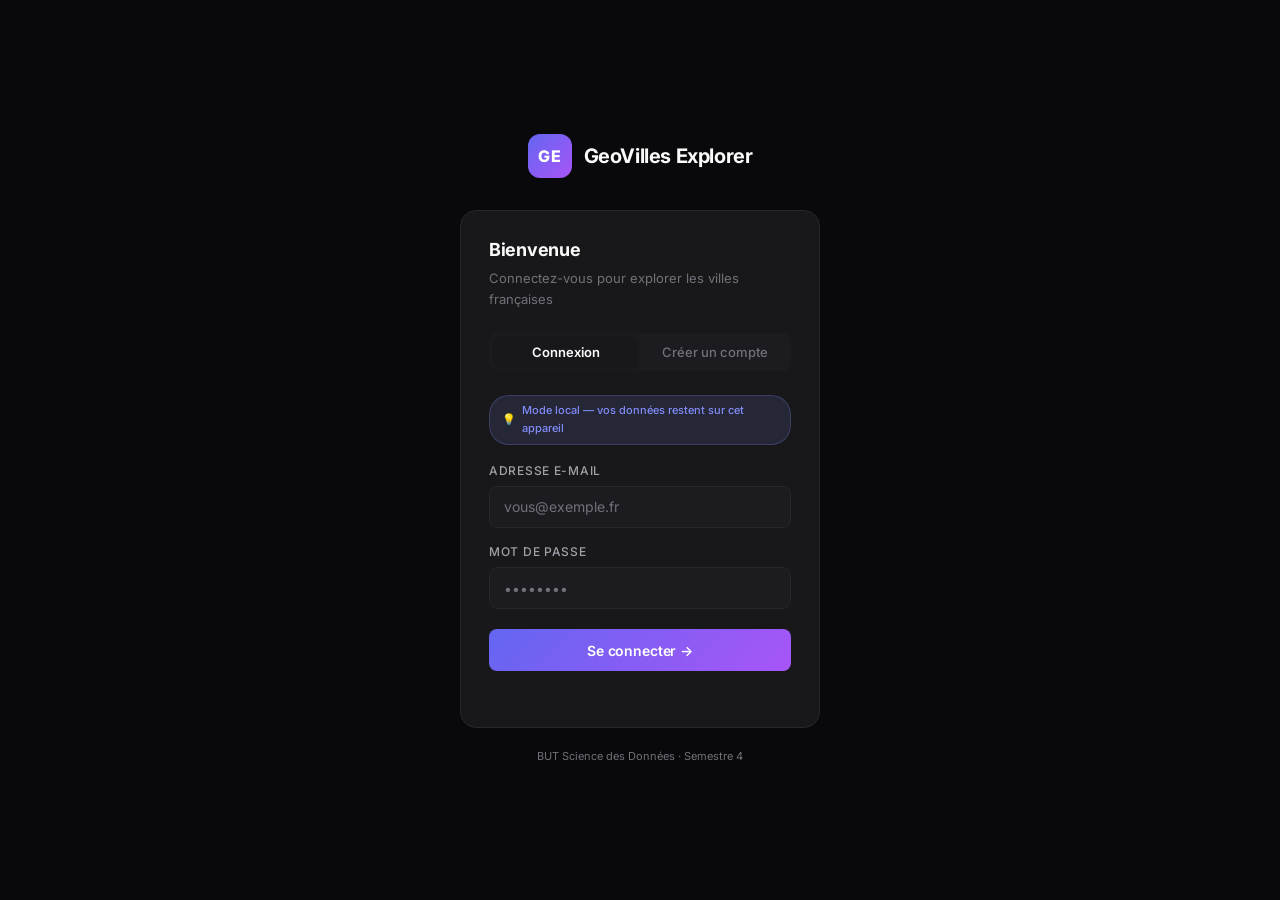
==== login.html @ dd96f939 "Integration version Vercel en local avec localStorage" ====
<!DOCTYPE html>
<html lang="fr" class="theme-dark">

<head>
    <meta charset="UTF-8">
    <meta name="viewport" content="width=device-width, initial-scale=1.0">
    <title>GeoVilles Explorer — Connexion</title>
    <meta name="description"
        content="Connectez-vous à GeoVilles Explorer pour accéder au comparateur de villes françaises.">

    <link
        href="https://fonts.googleapis.com/css2?family=Inter:wght@300;400;500;600;700;800&family=JetBrains+Mono:wght@400;500;600;700&display=swap"
        rel="stylesheet">
    <link rel="stylesheet" href="style.css">

    <style>
        body {
            display: flex;
            align-items: center;
            justify-content: center;
            height: 100vh;
            overflow: hidden;
            background: var(--bg-0);
        }

        .login-wrapper {
            width: 100%;
            max-width: 400px;
            padding: 20px;
        }

        .login-brand {
            display: flex;
            align-items: center;
            justify-content: center;
            gap: 12px;
            margin-bottom: 32px;
        }

        .login-brand .brand-icon {
            width: 44px;
            height: 44px;
            border-radius: 12px;
            background: linear-gradient(135deg, #6366f1, #a855f7);
            display: flex;
            align-items: center;
            justify-content: center;
            gap: 1px;
        }

        .login-brand .brand-icon span {
            font-size: 16px;
            font-weight: 800;
            color: #fff;
        }

        .login-brand .brand-name {
            font-size: 20px;
            font-weight: 700;
            color: var(--text-0);
            letter-spacing: -0.02em;
        }

        .login-card {
            background: var(--bg-1);
            border: 1px solid var(--border);
            border-radius: var(--radius-lg);
            padding: 28px;
        }

        .login-card h1 {
            font-size: 1.125rem;
            font-weight: 700;
            color: var(--text-0);
            margin-bottom: 6px;
            letter-spacing: -0.015em;
        }

        .login-card .subtitle {
            font-size: 0.8125rem;
            color: var(--text-3);
            margin-bottom: 24px;
        }

        /* Tabs */
        .auth-tabs {
            display: flex;
            gap: 4px;
            background: var(--bg-2);
            border-radius: var(--radius-sm);
            padding: 4px;
            margin-bottom: 24px;
        }

        .auth-tab {
            flex: 1;
            padding: 7px;
            border: none;
            border-radius: 6px;
            background: transparent;
            color: var(--text-3);
            font-family: var(--font-sans);
            font-size: 13px;
            font-weight: 500;
            cursor: pointer;
            transition: all .2s ease;
        }

        .auth-tab.active {
            background: var(--bg-1);
            color: var(--text-0);
            font-weight: 600;
            box-shadow: 0 1px 4px rgba(0, 0, 0, .2);
        }

        /* Form */
        .form-group {
            margin-bottom: 14px;
        }

        .form-group label {
            display: block;
            font-size: 12px;
            font-weight: 500;
            color: var(--text-2);
            margin-bottom: 6px;
            text-transform: uppercase;
            letter-spacing: 0.06em;
        }

        .form-group input {
            width: 100%;
            height: 42px;
            padding: 0 14px;
            background: var(--bg-2);
            border: 1px solid var(--border);
            border-radius: var(--radius-sm);
            color: var(--text-0);
            font-family: var(--font-sans);
            font-size: 14px;
            transition: border-color .2s ease, box-shadow .2s ease;
            outline: none;
        }

        .form-group input:focus {
            border-color: var(--accent-border);
            box-shadow: 0 0 0 3px var(--accent-soft);
        }

        .form-group input::placeholder {
            color: var(--text-3);
        }

        .btn-primary {
            width: 100%;
            height: 42px;
            border: none;
            border-radius: var(--radius-sm);
            background: linear-gradient(135deg, #6366f1, #a855f7);
            color: #fff;
            font-family: var(--font-sans);
            font-size: 14px;
            font-weight: 600;
            cursor: pointer;
            transition: opacity .2s ease, transform .1s ease;
            margin-top: 6px;
            letter-spacing: -0.01em;
        }

        .btn-primary:hover {
            opacity: 0.9;
        }

        .btn-primary:active {
            transform: scale(0.99);
        }

        .btn-primary:disabled {
            opacity: 0.5;
            cursor: not-allowed;
        }

        .error-msg {
            font-size: 12.5px;
            color: var(--danger);
            margin-top: 10px;
            min-height: 18px;
            text-align: center;
        }

        .success-msg {
            font-size: 12.5px;
            color: var(--success);
            margin-top: 10px;
            min-height: 18px;
            text-align: center;
        }

        .auth-footer {
            text-align: center;
            margin-top: 20px;
            font-size: 11px;
            color: var(--text-3);
        }

        .divider {
            height: 1px;
            background: var(--border);
            margin: 20px 0;
        }

        /* Demo badge */
        .demo-badge {
            display: inline-flex;
            align-items: center;
            gap: 6px;
            padding: 6px 12px;
            background: var(--accent-soft);
            border: 1px solid var(--accent-border);
            border-radius: 20px;
            font-size: 11px;
            color: var(--accent);
            font-weight: 500;
            margin-bottom: 16px;
        }
    </style>
</head>

<body>
    <div class="login-wrapper">
        <div class="login-brand">
            <div class="brand-icon"><span>G</span><span>E</span></div>
            <span class="brand-name">GeoVilles Explorer</span>
        </div>

        <div class="login-card">
            <h1>Bienvenue</h1>
            <p class="subtitle">Connectez-vous pour explorer les villes françaises</p>

            <!-- Tabs connexion / inscription -->
            <div class="auth-tabs">
                <button class="auth-tab active" id="tab-login">Connexion</button>
                <button class="auth-tab" id="tab-register">Créer un compte</button>
            </div>

            <!-- Formulaire Connexion -->
            <form id="form-login">
                <div class="demo-badge">
                    <span>💡</span> Mode local — vos données restent sur cet appareil
                </div>
                <div class="form-group">
                    <label for="login-email">Adresse e-mail</label>
                    <input type="email" id="login-email" placeholder="vous@exemple.fr" autocomplete="email" required>
                </div>
                <div class="form-group">
                    <label for="login-password">Mot de passe</label>
                    <input type="password" id="login-password" placeholder="••••••••" autocomplete="current-password"
                        required>
                </div>
                <button type="submit" class="btn-primary">Se connecter →</button>
                <div class="error-msg" id="login-error"></div>
            </form>

            <!-- Formulaire Inscription -->
            <form id="form-register" style="display:none;">
                <div class="demo-badge">
                    <span>💡</span> Mode local — vos données restent sur cet appareil
                </div>
                <div class="form-group">
                    <label for="reg-name">Nom complet</label>
                    <input type="text" id="reg-name" placeholder="Jean Dupont" required>
                </div>
                <div class="form-group">
                    <label for="reg-email">Adresse e-mail</label>
                    <input type="email" id="reg-email" placeholder="vous@exemple.fr" autocomplete="email" required>
                </div>
                <div class="form-group">
                    <label for="reg-password">Mot de passe</label>
                    <input type="password" id="reg-password" placeholder="min. 6 caractères" autocomplete="new-password"
                        required minlength="6">
                </div>
                <div class="form-group">
                    <label for="reg-password2">Confirmer le mot de passe</label>
                    <input type="password" id="reg-password2" placeholder="••••••••" required>
                </div>
                <button type="submit" class="btn-primary">Créer mon compte →</button>
                <div class="error-msg" id="register-error"></div>
                <div class="success-msg" id="register-success"></div>
            </form>
        </div>

        <div class="auth-footer">
            BUT Science des Données · Semestre 4
        </div>
    </div>

    <script src="auth.js"></script>
</body>

</html>
---- style.css ----
/* ============================================================
   GEOVILLES EXPLORER — Premium Dark Theme (Bento / Dashboard Pro)
   Design : Zinc palette, Apple/Linear inspired
   ============================================================ */

/* ---------- Google Fonts import fallback ---------- */
@import url('https://fonts.googleapis.com/css2?family=Inter:wght@300;400;500;600;700;800&family=JetBrains+Mono:wght@400;500;600;700&display=swap');

/* ==========================================================
   1. DESIGN TOKENS (CSS Custom Properties)
   ========================================================== */
:root {
    /* Backgrounds — Zinc */
    --bg-0: #09090b;
    --bg-1: #18181b;
    --bg-2: #1c1c20;
    --bg-3: #27272a;

    /* Borders — Zinc */
    --border: #27272a;
    --border-hover: #3f3f46;
    --border-active: #52525b;

    /* Text — Zinc */
    --text-0: #fafafa;
    --text-1: #d4d4d8;
    --text-2: #a1a1aa;
    --text-3: #71717a;

    /* Accent data colors (match JS constants) */
    --couleur-v1: #6366f1;
    --couleur-v2: #f59e0b;

    /* UI accent */
    --accent: #818cf8;
    --accent-soft: rgba(129, 140, 248, 0.12);
    --accent-border: rgba(129, 140, 248, 0.25);

    /* Semantic */
    --success: #22c55e;
    --danger: #ef4444;
    --danger-bg: rgba(239,68,68,.12);
    --danger-bg-strong: rgba(239,68,68,.22);
    --danger-border: rgba(239,68,68,.35);
    --danger-text: #fca5a5;

    /* Typography */
    --font-sans: 'Inter', -apple-system, BlinkMacSystemFont, 'Segoe UI', sans-serif;
    --font-mono: 'JetBrains Mono', 'SF Mono', 'Fira Code', 'Cascadia Code', monospace;

    /* Layout */
    --sidebar-w: 260px;
    --topbar-h: 64px;
    --radius: 12px;
    --radius-sm: 8px;
    --radius-lg: 16px;
    --gap: 16px;
}

/* Force dark theme */
html.theme-dark:root {
    --bg-0: #09090b;
    --bg-1: #18181b;
    --bg-2: #1c1c20;
    --bg-3: #27272a;
    --border: #27272a;
    --border-hover: #3f3f46;
    --border-active: #52525b;
    --text-0: #fafafa;
    --text-1: #d4d4d8;
    --text-2: #a1a1aa;
    --text-3: #71717a;
}

/* Force light theme */
html.theme-light:root {
    --bg-0: #f8fafc;
    --bg-1: #ffffff;
    --bg-2: #f1f5f9;
    --bg-3: #e2e8f0;
    --border: #e4e4e7;
    --border-hover: #d4d4d8;
    --border-active: #cbd5e1;
    --text-0: #111827;
    --text-1: #1f2937;
    --text-2: #4b5563;
    --text-3: #6b7280;
    --danger-bg: rgba(220,38,38,.12);
    --danger-bg-strong: rgba(220,38,38,.2);
    --danger-border: rgba(220,38,38,.4);
    --danger-text: #b91c1c;
}

/* System preference (light) */
@media (prefers-color-scheme: light) {
    :root {
        --bg-0: #f8fafc;
        --bg-1: #ffffff;
        --bg-2: #f1f5f9;
        --bg-3: #e2e8f0;
        --border: #e4e4e7;
        --border-hover: #d4d4d8;
        --border-active: #cbd5e1;
        --text-0: #111827;
        --text-1: #1f2937;
        --text-2: #4b5563;
        --text-3: #6b7280;
    }
}

/* ==========================================================
   2. RESET & BASE
   ========================================================== */
*, *::before, *::after {
    margin: 0;
    padding: 0;
    box-sizing: border-box;
}

html {
    font-size: 16px;
    -webkit-font-smoothing: antialiased;
    -moz-osx-font-smoothing: grayscale;
    text-rendering: optimizeLegibility;
}

body {
    font-family: var(--font-sans);
    background: var(--bg-0);
    color: var(--text-1);
    line-height: 1.6;
    overflow: hidden;
    height: 100vh;
}

h1, h2, h3, h4, h5, h6 {
    color: var(--text-0);
    line-height: 1.25;
    letter-spacing: -0.015em;
}

a { color: var(--accent); text-decoration: none; }
a:hover { text-decoration: underline; }

img, svg { vertical-align: middle; }

::selection {
    background: var(--accent);
    color: #fff;
}

/* ==========================================================
   3. APP LAYOUT — Sidebar + Main
   ========================================================== */
.app {
    display: flex;
    height: 100vh;
    overflow: hidden;
}

/* ==========================================================
   4. SIDEBAR
   ========================================================== */
.sidebar {
    width: var(--sidebar-w);
    min-width: var(--sidebar-w);
    height: 100vh;
    background: var(--bg-0);
    border-right: 1px solid var(--border);
    display: flex;
    flex-direction: column;
    padding: 20px 12px 16px;
    z-index: 100;
    transition: transform .25s cubic-bezier(.4,0,.2,1);
}

/* Brand */
.sidebar-brand {
    display: flex;
    align-items: center;
    gap: 12px;
    padding: 0 8px 20px;
    border-bottom: 1px solid var(--border);
    margin-bottom: 20px;
}

.brand-icon {
    width: 36px;
    height: 36px;
    border-radius: 10px;
    background: linear-gradient(135deg, var(--couleur-v1), #a855f7);
    display: flex;
    align-items: center;
    justify-content: center;
    gap: 1px;
    flex-shrink: 0;
}

.brand-icon span {
    font-size: 13px;
    font-weight: 800;
    color: #fff;
    line-height: 1;
}

.brand-text {
    font-size: 16px;
    font-weight: 700;
    color: var(--text-0);
    letter-spacing: -0.02em;
}

/* Navigation */
#main-nav {
    display: flex;
    flex-direction: column;
    gap: 2px;
    flex: 1;
}

.tab-btn {
    display: flex;
    align-items: center;
    gap: 10px;
    width: 100%;
    padding: 10px 12px;
    border: none;
    border-radius: var(--radius-sm);
    background: transparent;
    color: var(--text-2);
    font-family: var(--font-sans);
    font-size: 13.5px;
    font-weight: 500;
    cursor: pointer;
    transition: all .15s ease;
    text-align: left;
    position: relative;
}

.tab-btn:hover {
    background: var(--bg-1);
    color: var(--text-1);
}

.tab-btn.active {
    background: var(--bg-3);
    color: var(--text-0);
    font-weight: 600;
}

.tab-btn.active::before {
    content: '';
    position: absolute;
    left: 0;
    top: 50%;
    transform: translateY(-50%);
    width: 3px;
    height: 20px;
    border-radius: 0 3px 3px 0;
    background: var(--accent);
}

.nav-icon {
    width: 18px;
    height: 18px;
    flex-shrink: 0;
    opacity: .7;
}

.tab-btn.active .nav-icon {
    opacity: 1;
}

/* Sidebar footer */
.sidebar-footer {
    padding: 16px 8px 0;
    border-top: 1px solid var(--border);
    margin-top: auto;
}

.sidebar-footer p {
    font-size: 11px;
    color: var(--text-3);
    line-height: 1.5;
}

/* Sidebar user info */
.sidebar-user {
    font-size: 12px;
    color: var(--text-2);
    margin-bottom: 10px;
    white-space: nowrap;
    overflow: hidden;
    text-overflow: ellipsis;
    max-width: 100%;
}

/* Bouton déconnexion */
.btn-logout {
    display: flex;
    align-items: center;
    gap: 8px;
    width: 100%;
    padding: 8px 10px;
    margin-bottom: 12px;
    border: 1px solid var(--border);
    border-radius: var(--radius-sm);
    background: transparent;
    color: var(--text-2);
    font-family: var(--font-sans);
    font-size: 12.5px;
    cursor: pointer;
    transition: all .15s ease;
}

.btn-logout:hover {
    background: var(--danger-bg);
    border-color: var(--danger-border);
    color: var(--danger-text);
}

.btn-danger {
    display: inline-flex;
    align-items: center;
    justify-content: center;
    height: 36px;
    padding: 0 14px;
    border: 1px solid var(--danger-border);
    border-radius: var(--radius-sm);
    background: linear-gradient(135deg, var(--danger-bg), rgba(244,63,94,.06));
    color: var(--danger-text);
    font-family: var(--font-sans);
    font-size: 12.5px;
    cursor: pointer;
    box-shadow: 0 6px 16px rgba(239,68,68,.18);
}

.btn-danger:hover {
    background: linear-gradient(135deg, var(--danger-bg-strong), rgba(244,63,94,.1));
    border-color: var(--danger-border);
    color: var(--danger-text);
}

.btn-secondary {
    display: inline-flex;
    align-items: center;
    justify-content: center;
    height: 36px;
    padding: 0 14px;
    border: 1px solid var(--border);
    border-radius: var(--radius-sm);
    background: transparent;
    color: var(--text-2);
    font-family: var(--font-sans);
    font-size: 12.5px;
    cursor: pointer;
}

.btn-secondary:hover {
    border-color: var(--border-hover);
    color: var(--text-1);
}

/* ==========================================================
   5. SIDEBAR OVERLAY (mobile)
   ========================================================== */
.sidebar-overlay {
    display: none;
    position: fixed;
    inset: 0;
    background: rgba(0,0,0,.6);
    backdrop-filter: blur(4px);
    z-index: 90;
    opacity: 0;
    transition: opacity .25s ease;
}

.sidebar-overlay.open {
    display: block;
    opacity: 1;
}

/* ==========================================================
   6. MAIN AREA
   ========================================================== */
.main {
    flex: 1;
    display: flex;
    flex-direction: column;
    height: 100vh;
    overflow: hidden;
    min-width: 0;
}

/* ==========================================================
   7. TOPBAR
   ========================================================== */
.topbar {
    height: var(--topbar-h);
    min-height: var(--topbar-h);
    display: flex;
    align-items: center;
    gap: 16px;
    padding: 0 24px;
    border-bottom: 1px solid var(--border);
    background: var(--bg-0);
    z-index: 50;
}

.menu-toggle {
    display: none;            /* shown on mobile */
    align-items: center;
    justify-content: center;
    width: 36px;
    height: 36px;
    border: 1px solid var(--border);
    border-radius: var(--radius-sm);
    background: transparent;
    color: var(--text-2);
    cursor: pointer;
    flex-shrink: 0;
    transition: all .15s ease;
}

.menu-toggle:hover {
    background: var(--bg-1);
    color: var(--text-0);
}

/* Search — Command Palette style */
#search-container {
    position: relative;
    width: 100%;
    max-width: 480px;
    flex: 1;
}

.search-inner {
    display: flex;
    align-items: center;
    gap: 8px;
    height: 40px;
    padding: 0 14px;
    background: var(--bg-1);
    border: 1px solid var(--border);
    border-radius: var(--radius-sm);
    transition: border-color .2s ease, box-shadow .2s ease;
}

.search-inner:focus-within {
    border-color: var(--accent-border);
    box-shadow: 0 0 0 3px var(--accent-soft);
}

.search-icon {
    flex-shrink: 0;
    color: var(--text-3);
}

#search-city {
    flex: 1;
    background: transparent;
    border: none;
    outline: none;
    font-family: var(--font-sans);
    font-size: 13.5px;
    color: var(--text-0);
}

#search-city::placeholder {
    color: var(--text-3);
}

.search-kbd {
    display: inline-flex;
    align-items: center;
    justify-content: center;
    min-width: 28px;
    height: 22px;
    padding: 0 6px;
    font-family: var(--font-sans);
    font-size: 11px;
    font-weight: 500;
    color: var(--text-3);
    background: var(--bg-0);
    border: 1px solid var(--border);
    border-radius: 5px;
    letter-spacing: .02em;
    flex-shrink: 0;
}

/* Theme selector */
.theme-select {
    display: flex;
    align-items: center;
    gap: 8px;
    padding-left: 6px;
    border-left: 1px solid var(--border);
    margin-left: 6px;
}

.theme-label {
    font-size: 11px;
    color: var(--text-3);
    text-transform: uppercase;
    letter-spacing: 0.08em;
}

.theme-select select {
    appearance: none;
    -webkit-appearance: none;
    background: var(--bg-1);
    color: var(--text-1);
    border: 1px solid var(--border);
    border-radius: var(--radius-sm);
    padding: 6px 26px 6px 10px;
    font-family: var(--font-sans);
    font-size: 12.5px;
    cursor: pointer;
    background-image: url("data:image/svg+xml,%3Csvg xmlns='http://www.w3.org/2000/svg' width='12' height='12' viewBox='0 0 24 24' fill='none' stroke='%23838ea1' stroke-width='2'%3E%3Cpolyline points='6 9 12 15 18 9'/%3E%3C/svg%3E");
    background-repeat: no-repeat;
    background-position: right 8px center;
}

.theme-select select:hover {
    border-color: var(--border-hover);
}

/* Search results dropdown */
#search-results {
    position: absolute;
    top: calc(100% + 6px);
    left: 0;
    right: 0;
    max-height: 280px;
    overflow-y: auto;
    background: var(--bg-1);
    border: 1px solid var(--border);
    border-radius: var(--radius-sm);
    box-shadow: 0 16px 48px rgba(0,0,0,.35);
    z-index: 200;
    display: none;
}

#search-results.visible {
    display: block;
}

.search-item {
    padding: 10px 14px;
    font-size: 13px;
    color: var(--text-1);
    cursor: pointer;
    transition: background .1s ease;
    border-bottom: 1px solid var(--border);
}

.search-item:last-child { border-bottom: none; }

.search-item:hover {
    background: var(--bg-3);
    color: var(--text-0);
}

/* ==========================================================
   8. CONTENT AREA (scrollable)
   ========================================================== */
.content {
    flex: 1;
    overflow-y: auto;
    overflow-x: hidden;
    padding: 28px 28px 0;
    scroll-behavior: smooth;
}

.content::-webkit-scrollbar { width: 6px; }
.content::-webkit-scrollbar-track { background: transparent; }
.content::-webkit-scrollbar-thumb {
    background: var(--bg-3);
    border-radius: 3px;
}
.content::-webkit-scrollbar-thumb:hover { background: var(--border-hover); }

/* ==========================================================
   9. TAB CONTENT PANELS
   ========================================================== */
.tab-content {
    display: none;
    animation: fadeUp .35s ease;
}

.tab-content.active {
    display: block;
}

@keyframes fadeUp {
    from { opacity: 0; transform: translateY(8px); }
    to   { opacity: 1; transform: translateY(0); }
}

/* ==========================================================
   10. PAGE TITLE
   ========================================================== */
.page-title {
    margin-bottom: 24px;
}

.page-title h2 {
    font-size: 1.5rem;
    font-weight: 700;
    letter-spacing: -0.025em;
}

.page-title p {
    font-size: 0.8125rem;
    color: var(--text-3);
    margin-top: 4px;
}

/* ==========================================================
   11. CARD COMPONENT — Bento style
   ========================================================== */
.card {
    background: var(--bg-1);
    border: 1px solid var(--border);
    border-radius: var(--radius-lg);
    padding: 24px;
    margin-bottom: var(--gap);
    transition: border-color .2s ease;
    overflow: hidden;
}

.card:hover {
    border-color: var(--border-hover);
}

.card-header {
    display: flex;
    align-items: center;
    justify-content: space-between;
    gap: 12px;
    margin-bottom: 20px;
    flex-wrap: wrap;
}

.card-header h3 {
    font-size: 0.75rem;
    font-weight: 600;
    text-transform: uppercase;
    letter-spacing: 0.08em;
    color: var(--text-2);
}

/* Scrollable chart wrapper override */
.card svg {
    max-width: 100%;
    height: auto;
}

/* ==========================================================
   12. GRID MAP LAYOUT (Carte tab)
   ========================================================== */
.grid-map {
    display: grid;
    grid-template-columns: 1fr 340px;
    gap: var(--gap);
    align-items: start;
}

.card-map {
    padding: 16px;
    min-height: 500px;
}

.card-map #map {
    width: 100%;
    border-radius: var(--radius);
    overflow: hidden;
}

.card-map #map svg {
    width: 100%;
    height: auto;
    display: block;
}

/* Selection cards stack */
.card-selection-stack {
    display: flex;
    flex-direction: column;
    gap: var(--gap);
}

/* ==========================================================
   13. CITY CARDS (Selection panels)
   ========================================================== */
.city-card {
    padding: 20px;
}

.city-card-header {
    display: flex;
    align-items: center;
    gap: 10px;
    margin-bottom: 10px;
}

.city-dot {
    width: 10px;
    height: 10px;
    border-radius: 50%;
    flex-shrink: 0;
}

.dot-v1 {
    background: var(--couleur-v1);
    box-shadow: 0 0 8px rgba(99,102,241,.4);
}

.dot-v2 {
    background: var(--couleur-v2);
    box-shadow: 0 0 8px rgba(245,158,11,.4);
}

.city-card-title {
    font-size: 0.75rem;
    font-weight: 600;
    text-transform: uppercase;
    letter-spacing: 0.08em;
    color: var(--text-2);
}

.city-card h3 {
    font-size: 1.1rem;
    font-weight: 700;
    color: var(--text-0);
    margin-bottom: 2px;
}

.city-card p {
    font-size: 0.8125rem;
    color: var(--text-2);
    line-height: 1.45;
}

.city-card strong {
    color: var(--text-0);
    font-weight: 600;
    font-family: var(--font-mono);
    font-size: 0.875rem;
}

/* Comparison card */
.comparison-card {
    border-color: var(--accent-border);
    background: var(--bg-2);
}

.comparison-card h3 {
    color: var(--accent);
}

/* Placeholder text */
.placeholder,
.placeholder-text {
    font-size: 0.8125rem;
    color: var(--text-3);
    font-style: italic;
    padding: 12px 0;
}

/* ==========================================================
   14. MAP STYLING (SVG via D3)
   ========================================================== */
.department {
    fill: var(--bg-2);
    stroke: var(--border);
    stroke-width: 0.5;
    transition: fill .15s ease;
    cursor: pointer;
}

.department:hover {
    fill: var(--bg-3);
}


/* Theme select on login */
.login-theme {
    display: flex;
    justify-content: center;
    margin: 10px 0 20px;
    border-left: none;
    padding-left: 0;
}

.login-theme .theme-label {
    display: none;
}

/* ==========================================================
   21.2 MODAL (SUPPRESSION COMPTE)
   ========================================================== */
.modal {
    position: fixed;
    inset: 0;
    display: none;
    z-index: 10000;
}

.modal.open {
    display: block;
}

.modal-backdrop {
    position: absolute;
    inset: 0;
    background: rgba(0, 0, 0, 0.6);
    backdrop-filter: blur(4px);
}

.modal-card {
    position: absolute;
    top: 50%;
    left: 50%;
    transform: translate(-50%, -50%);
    width: min(460px, 90vw);
    background: var(--bg-1);
    border: 1px solid var(--border);
    border-radius: var(--radius-lg);
    padding: 22px;
    box-shadow: 0 20px 60px rgba(0, 0, 0, 0.45);
}

.modal-card h3 {
    font-size: 1rem;
    margin-bottom: 8px;
}

.modal-text {
    font-size: 0.8125rem;
    color: var(--text-3);
    margin-bottom: 8px;
}

.modal-token {
    font-family: var(--font-mono);
    font-size: 14px;
    color: var(--text-0);
    padding: 10px 12px;
    border: 1px dashed var(--border-hover);
    border-radius: var(--radius-sm);
    background: var(--bg-2);
    margin-bottom: 10px;
    text-align: center;
    letter-spacing: 0.08em;
}

.modal-input {
    width: 100%;
    height: 40px;
    padding: 0 12px;
    border: 1px solid var(--border);
    border-radius: var(--radius-sm);
    background: var(--bg-2);
    color: var(--text-0);
    font-family: var(--font-sans);
    margin-bottom: 8px;
}

.modal-input:focus {
    outline: none;
    border-color: var(--accent-border);
    box-shadow: 0 0 0 3px var(--accent-soft);
}

.modal-error {
    font-size: 0.75rem;
    color: var(--danger);
    min-height: 18px;
    margin-bottom: 10px;
}

.modal-actions {
    display: flex;
    justify-content: flex-end;
    gap: 10px;
}

.btn-danger[disabled] {
    opacity: 0.5;
    cursor: not-allowed;
    box-shadow: none;
}
.city {
    fill: #f43f5e;
    fill-opacity: 0.75;
    stroke: rgba(244,63,94,.3);
    stroke-width: 1;
    cursor: pointer;
    transition: fill-opacity .15s ease, r .15s ease;
}

.city:hover {
    fill-opacity: 1;
}

.city.selected-v1 {
    fill: var(--couleur-v1);
    fill-opacity: 1;
    stroke: var(--couleur-v1);
    stroke-width: 2;
    filter: drop-shadow(0 0 6px rgba(99,102,241,.5));
}

.city.selected-v2 {
    fill: var(--couleur-v2);
    fill-opacity: 1;
    stroke: var(--couleur-v2);
    stroke-width: 2;
    filter: drop-shadow(0 0 6px rgba(245,158,11,.5));
}

/* ==========================================================
   15. KPI GRID
   ========================================================== */
.kpi-grid {
    display: grid;
    grid-template-columns: repeat(auto-fit, minmax(220px, 1fr));
    gap: var(--gap);
}

.kpi-card {
    background: var(--bg-2);
    border: 1px solid var(--border);
    border-radius: var(--radius);
    padding: 20px;
    transition: border-color .2s ease, transform .15s ease;
}

.kpi-card:hover {
    border-color: var(--border-hover);
    transform: translateY(-1px);
}

.kpi-icon {
    font-size: 20px;
    margin-bottom: 6px;
    display: block;
}

.kpi-label {
    font-size: 0.6875rem;
    font-weight: 600;
    text-transform: uppercase;
    letter-spacing: 0.08em;
    color: var(--text-3);
    margin-bottom: 10px;
}

.kpi-values {
    display: flex;
    gap: 16px;
}

.kpi-val {
    display: flex;
    flex-direction: column;
    gap: 2px;
}

.kpi-val span:first-child {
    font-family: var(--font-mono);
    font-size: 1.5rem;
    font-weight: 700;
    color: var(--text-0);
    letter-spacing: -0.02em;
    line-height: 1.1;
    font-variant-numeric: tabular-nums;
}

.kpi-val.v1 span:first-child { color: var(--couleur-v1); }
.kpi-val.v2 span:first-child { color: var(--couleur-v2); }

.kpi-city-name {
    font-size: 0.6875rem;
    color: var(--text-3);
    font-weight: 500;
}

/* ==========================================================
   16. CHART CONTAINERS
   ========================================================== */
#bar-chart,
#comparison-chart,
#emploi-bar-chart,
#meteo-forecast,
#meteo-climat {
    overflow-x: auto;
    overflow-y: hidden;
    -webkit-overflow-scrolling: touch;
    padding-bottom: 4px;
}

#bar-chart::-webkit-scrollbar,
#comparison-chart::-webkit-scrollbar,
#emploi-bar-chart::-webkit-scrollbar,
#meteo-forecast::-webkit-scrollbar,
#meteo-climat::-webkit-scrollbar {
    height: 4px;
}

#bar-chart::-webkit-scrollbar-thumb,
#comparison-chart::-webkit-scrollbar-thumb,
#emploi-bar-chart::-webkit-scrollbar-thumb,
#meteo-forecast::-webkit-scrollbar-thumb,
#meteo-climat::-webkit-scrollbar-thumb {
    background: var(--bg-3);
    border-radius: 2px;
}

/* ==========================================================
   17. BAR CHART STYLING (D3)
   ========================================================== */
.bar {
    transition: opacity .15s ease;
    cursor: pointer;
    rx: 3;
    ry: 3;
}

.bar:hover {
    opacity: .85;
    filter: brightness(1.1);
}

.bar-label {
    font-family: var(--font-mono);
    font-size: 11px;
    fill: var(--text-2);
}

.axis text {
    font-family: var(--font-sans);
    font-size: 11px;
    fill: var(--text-2);
}

.axis line,
.axis path {
    stroke: var(--border);
}

/* ==========================================================
   18. COMPARISON CHART (bar groups)
   ========================================================== */
.comp-group rect {
    rx: 3;
    ry: 3;
}

.comp-label {
    font-family: var(--font-sans);
    font-size: 12px;
    fill: var(--text-2);
}

.comp-value {
    font-family: var(--font-mono);
    font-size: 11px;
}

.comp-city-name {
    font-family: var(--font-sans);
    font-size: 10px;
}

/* ==========================================================
   19. DONUT CHART & CHART DUO
   ========================================================== */
.chart-duo {
    display: flex;
    flex-wrap: wrap;
    gap: var(--gap);
    justify-content: center;
}

.chart-duo > div,
.chart-duo > svg {
    flex: 1 1 400px;
    min-width: 0;
}

.arc path {
    transition: opacity .15s ease;
    cursor: pointer;
}

.arc:hover path {
    opacity: .85;
    filter: brightness(1.1);
}

/* ==========================================================
   20. CONTROL GROUP (Select)
   ========================================================== */
.control-group {
    display: flex;
    align-items: center;
    gap: 10px;
}

.control-group label {
    font-size: 0.75rem;
    font-weight: 500;
    color: var(--text-3);
    white-space: nowrap;
}

#select-region {
    appearance: none;
    -webkit-appearance: none;
    background: var(--bg-2);
    color: var(--text-1);
    border: 1px solid var(--border);
    border-radius: var(--radius-sm);
    padding: 7px 32px 7px 12px;
    font-family: var(--font-sans);
    font-size: 13px;
    cursor: pointer;
    transition: border-color .15s ease;
    background-image: url("data:image/svg+xml,%3Csvg xmlns='http://www.w3.org/2000/svg' width='12' height='12' viewBox='0 0 24 24' fill='none' stroke='%23a1a1aa' stroke-width='2'%3E%3Cpolyline points='6 9 12 15 18 9'/%3E%3C/svg%3E");
    background-repeat: no-repeat;
    background-position: right 10px center;
}

#select-region:hover {
    border-color: var(--border-hover);
}

#select-region:focus {
    outline: none;
    border-color: var(--accent-border);
    box-shadow: 0 0 0 3px var(--accent-soft);
}

#select-region option {
    background: var(--bg-1);
    color: var(--text-1);
}

/* ==========================================================
   21. TOOLTIP
   ========================================================== */
.tooltip {
    position: fixed;
    pointer-events: none;
    background: var(--bg-1);
    border: 1px solid var(--border-hover);
    border-radius: var(--radius-sm);
    padding: 10px 14px;
    font-size: 12.5px;
    color: var(--text-1);
    line-height: 1.5;
    box-shadow: 0 12px 32px rgba(0,0,0,.4);
    z-index: 9999;
    opacity: 0;
    transition: opacity .15s ease;
    max-width: 280px;
}

.tooltip.visible {
    opacity: 1;
}

.tooltip.pinned {
    opacity: 1;
}

.tooltip b, .tooltip strong {
    color: var(--text-0);
    font-weight: 600;
}

/* ==========================================================
   21.1 CHART INTERACTIONS
   ========================================================== */
.chart-interactive {
    cursor: pointer;
}

.chart-dimmed {
    opacity: 0.2 !important;
    filter: grayscale(0.6);
}

.chart-selected {
    opacity: 1 !important;
    filter: drop-shadow(0 0 6px rgba(255,255,255,.15));
}

/* ==========================================================
   22. FOOTER
   ========================================================== */
#footer {
    padding: 16px 28px;
    border-top: 1px solid var(--border);
    text-align: center;
}

#footer p {
    font-size: 11px;
    color: var(--text-3);
}

/* ==========================================================
   23. LINE CHART STYLING
   ========================================================== */
.line-path {
    fill: none;
    stroke-width: 2.5;
    stroke-linecap: round;
    stroke-linejoin: round;
}

.line-dot {
    transition: r .1s ease;
}

.legend-item text {
    font-family: var(--font-sans);
    font-size: 12px;
}

/* ==========================================================
   24. ANIMATIONS & MICRO-INTERACTIONS
   ========================================================== */
@keyframes pulseGlow {
    0%, 100% { box-shadow: 0 0 0 0 transparent; }
    50%      { box-shadow: 0 0 12px rgba(129,140,248,.15); }
}

.card:has(.kpi-grid:not(:empty)) {
    animation: none;
}

/* Subtle entrance for KPI cards */
.kpi-card {
    animation: cardIn .35s ease backwards;
}

@keyframes cardIn {
    from {
        opacity: 0;
        transform: translateY(6px) scale(.98);
    }
    to {
        opacity: 1;
        transform: translateY(0) scale(1);
    }
}

.kpi-card:nth-child(1) { animation-delay: 0s; }
.kpi-card:nth-child(2) { animation-delay: .05s; }
.kpi-card:nth-child(3) { animation-delay: .1s; }
.kpi-card:nth-child(4) { animation-delay: .15s; }

/* ==========================================================
   25. RESPONSIVE — Tablet (≤ 1024px)
   ========================================================== */
@media (max-width: 1024px) {
    .sidebar {
        position: fixed;
        left: 0;
        top: 0;
        transform: translateX(-100%);
    }

    .sidebar.open {
        transform: translateX(0);
    }

    .menu-toggle {
        display: flex;
    }

    .main {
        width: 100%;
    }

    .grid-map {
        grid-template-columns: 1fr;
    }

    .content {
        padding: 20px;
    }
}

/* ==========================================================
   26. RESPONSIVE — Mobile (≤ 640px)
   ========================================================== */
@media (max-width: 640px) {
    :root {
        --gap: 12px;
    }

    .topbar {
        padding: 0 16px;
    }

    .content {
        padding: 16px;
    }

    .card {
        padding: 16px;
        border-radius: var(--radius);
    }

    .page-title h2 {
        font-size: 1.25rem;
    }

    .kpi-grid {
        grid-template-columns: repeat(auto-fit, minmax(160px, 1fr));
    }

    .kpi-val span:first-child {
        font-size: 1.25rem;
    }

    .chart-duo {
        flex-direction: column;
    }

    .search-kbd {
        display: none;
    }

    .grid-map {
        gap: var(--gap);
    }
}

/* ==========================================================
   27. SCROLLBAR GLOBAL (hors content déjà défini)
   ========================================================== */
::-webkit-scrollbar { width: 6px; height: 6px; }
::-webkit-scrollbar-track { background: transparent; }
::-webkit-scrollbar-thumb {
    background: var(--bg-3);
    border-radius: 3px;
}
::-webkit-scrollbar-thumb:hover {
    background: var(--border-hover);
}

/* ==========================================================
   28. PRINT
   ========================================================== */
@media print {
    .sidebar, .topbar, .menu-toggle, .search-kbd, #footer { display: none; }
    body { background: #fff; color: #000; overflow: visible; height: auto; }
    .app { display: block; }
    .main { height: auto; overflow: visible; }
    .content { overflow: visible; padding: 0; height: auto; }
    .tab-content { display: block !important; page-break-inside: avoid; }
    .card { border: 1px solid #ccc; break-inside: avoid; }
}
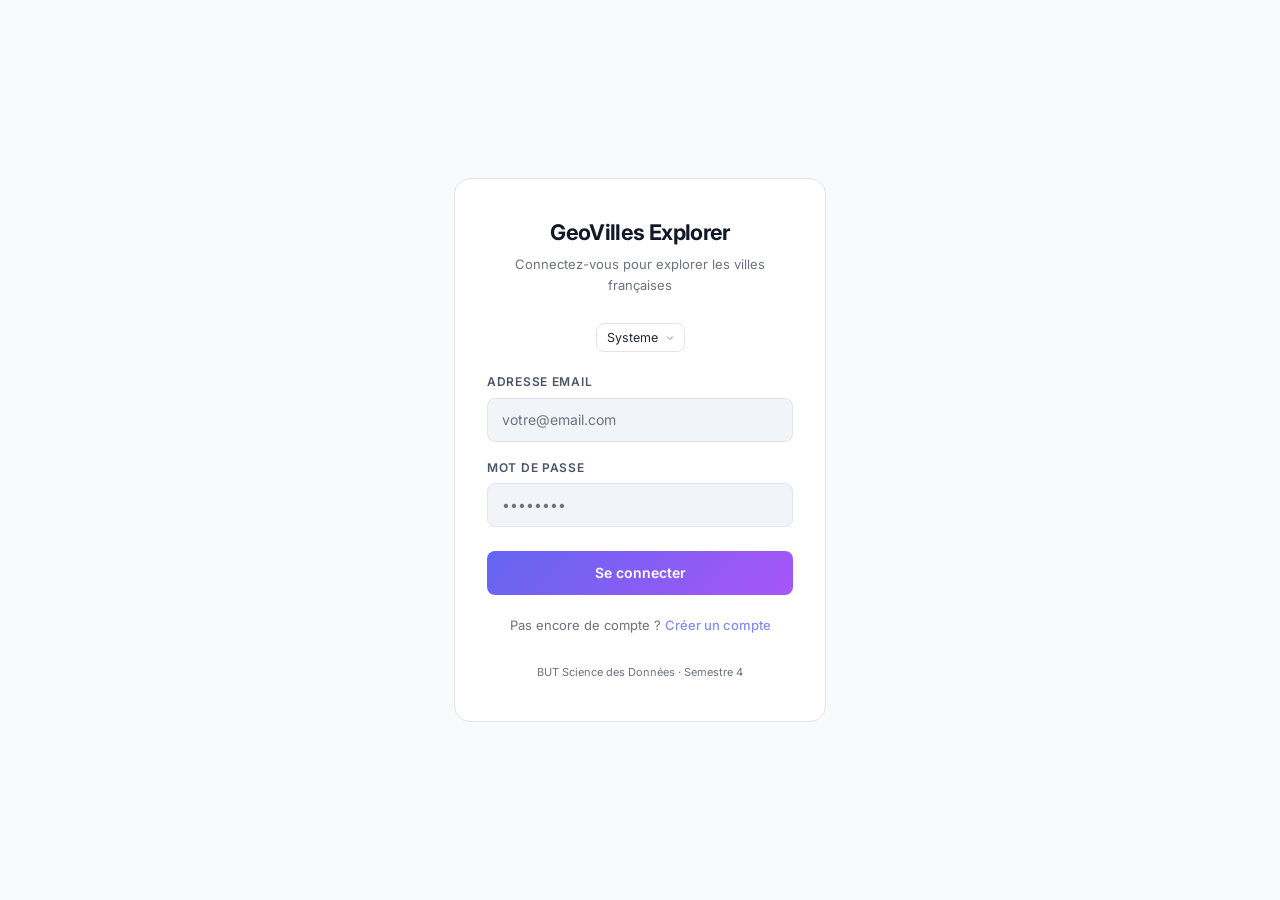
==== commit cc29a958: "Fix boucle de redirection login: remplacement complet de supabase par localStorage" ====
--- a/login.html
+++ b/login.html
@@ -1,145 +1,97 @@
 <!DOCTYPE html>
-<html lang="fr" class="theme-dark">
+<html lang="fr">
 
 <head>
     <meta charset="UTF-8">
     <meta name="viewport" content="width=device-width, initial-scale=1.0">
     <title>GeoVilles Explorer — Connexion</title>
-    <meta name="description"
-        content="Connectez-vous à GeoVilles Explorer pour accéder au comparateur de villes françaises.">
 
     <link
         href="https://fonts.googleapis.com/css2?family=Inter:wght@300;400;500;600;700;800&family=JetBrains+Mono:wght@400;500;600;700&display=swap"
         rel="stylesheet">
     <link rel="stylesheet" href="style.css">
 
+    <script>
+        (function () {
+            var mode = localStorage.getItem('theme-preference') || 'system';
+            var root = document.documentElement;
+            root.classList.remove('theme-light', 'theme-dark');
+            if (mode === 'light') root.classList.add('theme-light');
+            if (mode === 'dark') root.classList.add('theme-dark');
+        })();
+    </script>
+
     <style>
+        /* ===== LOGIN PAGE ===== */
         body {
             display: flex;
             align-items: center;
             justify-content: center;
-            height: 100vh;
-            overflow: hidden;
+            min-height: 100vh;
+            overflow: auto;
             background: var(--bg-0);
         }
 
-        .login-wrapper {
+        .login-container {
             width: 100%;
-            max-width: 400px;
-            padding: 20px;
+            max-width: 420px;
+            padding: 24px;
+        }
+
+        .login-card {
+            background: var(--bg-1);
+            border: 1px solid var(--border);
+            border-radius: var(--radius-lg);
+            padding: 40px 32px;
+            text-align: center;
         }
 
         .login-brand {
             display: flex;
             align-items: center;
             justify-content: center;
-            gap: 12px;
-            margin-bottom: 32px;
-        }
-
-        .login-brand .brand-icon {
-            width: 44px;
-            height: 44px;
-            border-radius: 12px;
-            background: linear-gradient(135deg, #6366f1, #a855f7);
-            display: flex;
-            align-items: center;
-            justify-content: center;
-            gap: 1px;
-        }
-
-        .login-brand .brand-icon span {
-            font-size: 16px;
-            font-weight: 800;
-            color: #fff;
-        }
-
-        .login-brand .brand-name {
-            font-size: 20px;
+            margin-bottom: 8px;
+        }
+
+        .login-brand h1 {
+            font-size: 1.35rem;
             font-weight: 700;
-            color: var(--text-0);
-            letter-spacing: -0.02em;
-        }
-
-        .login-card {
-            background: var(--bg-1);
-            border: 1px solid var(--border);
-            border-radius: var(--radius-lg);
-            padding: 28px;
-        }
-
-        .login-card h1 {
-            font-size: 1.125rem;
-            font-weight: 700;
-            color: var(--text-0);
-            margin-bottom: 6px;
-            letter-spacing: -0.015em;
-        }
-
-        .login-card .subtitle {
+            letter-spacing: -0.03em;
+        }
+
+        .login-subtitle {
             font-size: 0.8125rem;
             color: var(--text-3);
-            margin-bottom: 24px;
-        }
-
-        /* Tabs */
-        .auth-tabs {
-            display: flex;
-            gap: 4px;
-            background: var(--bg-2);
-            border-radius: var(--radius-sm);
-            padding: 4px;
-            margin-bottom: 24px;
-        }
-
-        .auth-tab {
-            flex: 1;
-            padding: 7px;
-            border: none;
-            border-radius: 6px;
-            background: transparent;
-            color: var(--text-3);
-            font-family: var(--font-sans);
-            font-size: 13px;
-            font-weight: 500;
-            cursor: pointer;
-            transition: all .2s ease;
-        }
-
-        .auth-tab.active {
-            background: var(--bg-1);
-            color: var(--text-0);
-            font-weight: 600;
-            box-shadow: 0 1px 4px rgba(0, 0, 0, .2);
-        }
-
-        /* Form */
+            margin: 8px 0 28px;
+        }
+
         .form-group {
-            margin-bottom: 14px;
+            margin-bottom: 16px;
+            text-align: left;
         }
 
         .form-group label {
             display: block;
-            font-size: 12px;
-            font-weight: 500;
+            font-size: 0.75rem;
+            font-weight: 600;
             color: var(--text-2);
-            margin-bottom: 6px;
             text-transform: uppercase;
             letter-spacing: 0.06em;
+            margin-bottom: 6px;
         }
 
         .form-group input {
             width: 100%;
-            height: 42px;
+            height: 44px;
             padding: 0 14px;
             background: var(--bg-2);
             border: 1px solid var(--border);
             border-radius: var(--radius-sm);
-            color: var(--text-0);
             font-family: var(--font-sans);
             font-size: 14px;
+            color: var(--text-0);
+            outline: none;
             transition: border-color .2s ease, box-shadow .2s ease;
-            outline: none;
         }
 
         .form-group input:focus {
@@ -153,148 +105,169 @@
 
         .btn-primary {
             width: 100%;
-            height: 42px;
+            height: 44px;
             border: none;
             border-radius: var(--radius-sm);
-            background: linear-gradient(135deg, #6366f1, #a855f7);
+            background: linear-gradient(135deg, var(--couleur-v1), #a855f7);
             color: #fff;
             font-family: var(--font-sans);
             font-size: 14px;
             font-weight: 600;
             cursor: pointer;
-            transition: opacity .2s ease, transform .1s ease;
-            margin-top: 6px;
-            letter-spacing: -0.01em;
+            transition: opacity .15s ease, transform .1s ease;
+            margin-top: 8px;
         }
 
         .btn-primary:hover {
-            opacity: 0.9;
+            opacity: .9;
         }
 
         .btn-primary:active {
-            transform: scale(0.99);
+            transform: scale(.98);
         }
 
         .btn-primary:disabled {
-            opacity: 0.5;
+            opacity: .5;
             cursor: not-allowed;
         }
 
-        .error-msg {
-            font-size: 12.5px;
-            color: var(--danger);
-            margin-top: 10px;
-            min-height: 18px;
-            text-align: center;
-        }
-
-        .success-msg {
-            font-size: 12.5px;
-            color: var(--success);
-            margin-top: 10px;
-            min-height: 18px;
-            text-align: center;
-        }
-
-        .auth-footer {
-            text-align: center;
+        .toggle-mode {
             margin-top: 20px;
-            font-size: 11px;
-            color: var(--text-3);
+            font-size: 0.8125rem;
+            color: var(--text-3);
+        }
+
+        .toggle-mode a {
+            color: var(--accent);
+            cursor: pointer;
+            text-decoration: none;
+            font-weight: 500;
+        }
+
+        .toggle-mode a:hover {
+            text-decoration: underline;
+        }
+
+        .alert {
+            padding: 10px 14px;
+            border-radius: var(--radius-sm);
+            font-size: 0.8125rem;
+            margin-bottom: 16px;
+            text-align: left;
+            display: none;
+        }
+
+        .alert-error {
+            background: rgba(239, 68, 68, .1);
+            border: 1px solid rgba(239, 68, 68, .25);
+            color: #fca5a5;
+        }
+
+        .alert-success {
+            background: rgba(34, 197, 94, .1);
+            border: 1px solid rgba(34, 197, 94, .25);
+            color: #86efac;
+        }
+
+        .alert.show {
+            display: block;
         }
 
         .divider {
+            display: flex;
+            align-items: center;
+            gap: 12px;
+            margin: 20px 0;
+            color: var(--text-3);
+            font-size: 0.75rem;
+        }
+
+        .divider::before,
+        .divider::after {
+            content: '';
+            flex: 1;
             height: 1px;
             background: var(--border);
-            margin: 20px 0;
-        }
-
-        /* Demo badge */
-        .demo-badge {
-            display: inline-flex;
-            align-items: center;
-            gap: 6px;
-            padding: 6px 12px;
-            background: var(--accent-soft);
-            border: 1px solid var(--accent-border);
-            border-radius: 20px;
+        }
+
+        .login-footer {
+            margin-top: 28px;
             font-size: 11px;
-            color: var(--accent);
-            font-weight: 500;
-            margin-bottom: 16px;
+            color: var(--text-3);
         }
     </style>
 </head>
 
 <body>
-    <div class="login-wrapper">
-        <div class="login-brand">
-            <div class="brand-icon"><span>G</span><span>E</span></div>
-            <span class="brand-name">GeoVilles Explorer</span>
-        </div>
-
+    <div class="login-container">
         <div class="login-card">
-            <h1>Bienvenue</h1>
-            <p class="subtitle">Connectez-vous pour explorer les villes françaises</p>
-
-            <!-- Tabs connexion / inscription -->
-            <div class="auth-tabs">
-                <button class="auth-tab active" id="tab-login">Connexion</button>
-                <button class="auth-tab" id="tab-register">Créer un compte</button>
+
+            <div class="login-brand">
+                <h1>GeoVilles Explorer</h1>
             </div>
-
-            <!-- Formulaire Connexion -->
-            <form id="form-login">
-                <div class="demo-badge">
-                    <span>💡</span> Mode local — vos données restent sur cet appareil
+            <p class="login-subtitle">Connectez-vous pour explorer les villes françaises</p>
+
+            <div class="theme-select login-theme">
+                <label class="theme-label" for="theme-select">Theme</label>
+                <select id="theme-select" aria-label="Theme">
+                    <option value="system">Systeme</option>
+                    <option value="dark">Dark</option>
+                    <option value="light">White</option>
+                </select>
+            </div>
+
+            <div id="alert-error" class="alert alert-error"></div>
+            <div id="alert-success" class="alert alert-success"></div>
+
+            <!-- Login Form -->
+            <form id="login-form">
+                <div class="form-group">
+                    <label for="email">Adresse email</label>
+                    <input type="email" id="email" placeholder="votre@email.com" required>
                 </div>
                 <div class="form-group">
-                    <label for="login-email">Adresse e-mail</label>
-                    <input type="email" id="login-email" placeholder="vous@exemple.fr" autocomplete="email" required>
+                    <label for="password">Mot de passe</label>
+                    <input type="password" id="password" placeholder="••••••••" required minlength="6">
                 </div>
-                <div class="form-group">
-                    <label for="login-password">Mot de passe</label>
-                    <input type="password" id="login-password" placeholder="••••••••" autocomplete="current-password"
-                        required>
-                </div>
-                <button type="submit" class="btn-primary">Se connecter →</button>
-                <div class="error-msg" id="login-error"></div>
+                <button type="submit" class="btn-primary" id="btn-submit">Se connecter</button>
             </form>
 
-            <!-- Formulaire Inscription -->
-            <form id="form-register" style="display:none;">
-                <div class="demo-badge">
-                    <span>💡</span> Mode local — vos données restent sur cet appareil
-                </div>
-                <div class="form-group">
-                    <label for="reg-name">Nom complet</label>
-                    <input type="text" id="reg-name" placeholder="Jean Dupont" required>
-                </div>
-                <div class="form-group">
-                    <label for="reg-email">Adresse e-mail</label>
-                    <input type="email" id="reg-email" placeholder="vous@exemple.fr" autocomplete="email" required>
-                </div>
-                <div class="form-group">
-                    <label for="reg-password">Mot de passe</label>
-                    <input type="password" id="reg-password" placeholder="min. 6 caractères" autocomplete="new-password"
-                        required minlength="6">
-                </div>
-                <div class="form-group">
-                    <label for="reg-password2">Confirmer le mot de passe</label>
-                    <input type="password" id="reg-password2" placeholder="••••••••" required>
-                </div>
-                <button type="submit" class="btn-primary">Créer mon compte →</button>
-                <div class="error-msg" id="register-error"></div>
-                <div class="success-msg" id="register-success"></div>
-            </form>
-        </div>
-
-        <div class="auth-footer">
-            BUT Science des Données · Semestre 4
+            <p class="toggle-mode" id="toggle-mode">
+                Pas encore de compte ? <a id="toggle-link">Créer un compte</a>
+            </p>
+
+            <div class="login-footer">
+                <p>BUT Science des Données · Semestre 4</p>
+            </div>
+
         </div>
     </div>
 
+    <!-- Auth locale -->
     <script src="auth.js"></script>
+    <script>
+        (function () {
+            var select = document.getElementById('theme-select');
+            if (!select) return;
+
+            var root = document.documentElement;
+            var stored = localStorage.getItem('theme-preference') || 'system';
+            select.value = stored;
+
+            function applyTheme(mode) {
+                root.classList.remove('theme-light', 'theme-dark');
+                if (mode === 'light') root.classList.add('theme-light');
+                if (mode === 'dark') root.classList.add('theme-dark');
+            }
+
+            applyTheme(stored);
+            select.addEventListener('change', function () {
+                var mode = select.value;
+                localStorage.setItem('theme-preference', mode);
+                applyTheme(mode);
+            });
+        })();
+    </script>
 </body>
 
 </html>
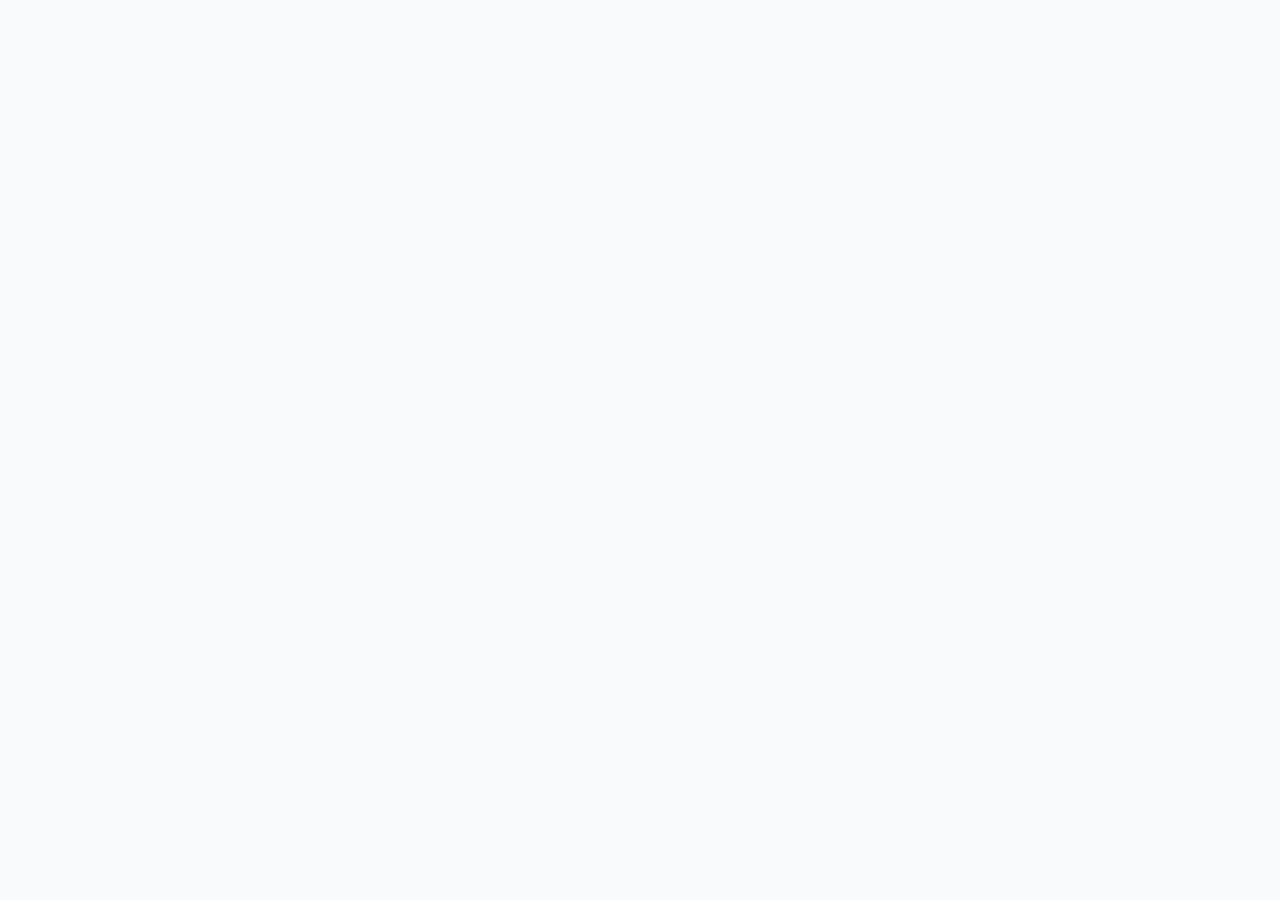
==== commit 25e689c6: "app" ====
--- a/login.html
+++ b/login.html
@@ -195,79 +195,23 @@
             font-size: 11px;
             color: var(--text-3);
         }
+
+        .login-theme {
+            margin-bottom: 20px;
+        }
     </style>
 </head>
 
 <body>
-    <div class="login-container">
-        <div class="login-card">
-
-            <div class="login-brand">
-                <h1>GeoVilles Explorer</h1>
-            </div>
-            <p class="login-subtitle">Connectez-vous pour explorer les villes françaises</p>
-
-            <div class="theme-select login-theme">
-                <label class="theme-label" for="theme-select">Theme</label>
-                <select id="theme-select" aria-label="Theme">
-                    <option value="system">Systeme</option>
-                    <option value="dark">Dark</option>
-                    <option value="light">White</option>
-                </select>
-            </div>
-
-            <div id="alert-error" class="alert alert-error"></div>
-            <div id="alert-success" class="alert alert-success"></div>
-
-            <!-- Login Form -->
-            <form id="login-form">
-                <div class="form-group">
-                    <label for="email">Adresse email</label>
-                    <input type="email" id="email" placeholder="votre@email.com" required>
-                </div>
-                <div class="form-group">
-                    <label for="password">Mot de passe</label>
-                    <input type="password" id="password" placeholder="••••••••" required minlength="6">
-                </div>
-                <button type="submit" class="btn-primary" id="btn-submit">Se connecter</button>
-            </form>
-
-            <p class="toggle-mode" id="toggle-mode">
-                Pas encore de compte ? <a id="toggle-link">Créer un compte</a>
-            </p>
-
-            <div class="login-footer">
-                <p>BUT Science des Données · Semestre 4</p>
-            </div>
-
-        </div>
-    </div>
-
-    <!-- Auth locale -->
+    <!-- Tout le contenu sera généré dynamiquement par JavaScript -->
+    <div id="login-root"></div>
+
+    <!-- D3.js nécessaire pour login-builder.js -->
+    <script src="https://cdnjs.cloudflare.com/ajax/libs/d3/4.1.1/d3.js"></script>
+    <!-- Construction du DOM de la page login -->
+    <script src="login-builder.js"></script>
+    <!-- Auth locale (doit être APRES login-builder pour que le formulaire existe) -->
     <script src="auth.js"></script>
-    <script>
-        (function () {
-            var select = document.getElementById('theme-select');
-            if (!select) return;
-
-            var root = document.documentElement;
-            var stored = localStorage.getItem('theme-preference') || 'system';
-            select.value = stored;
-
-            function applyTheme(mode) {
-                root.classList.remove('theme-light', 'theme-dark');
-                if (mode === 'light') root.classList.add('theme-light');
-                if (mode === 'dark') root.classList.add('theme-dark');
-            }
-
-            applyTheme(stored);
-            select.addEventListener('change', function () {
-                var mode = select.value;
-                localStorage.setItem('theme-preference', mode);
-                applyTheme(mode);
-            });
-        })();
-    </script>
 </body>
 
-</html>+</html>
